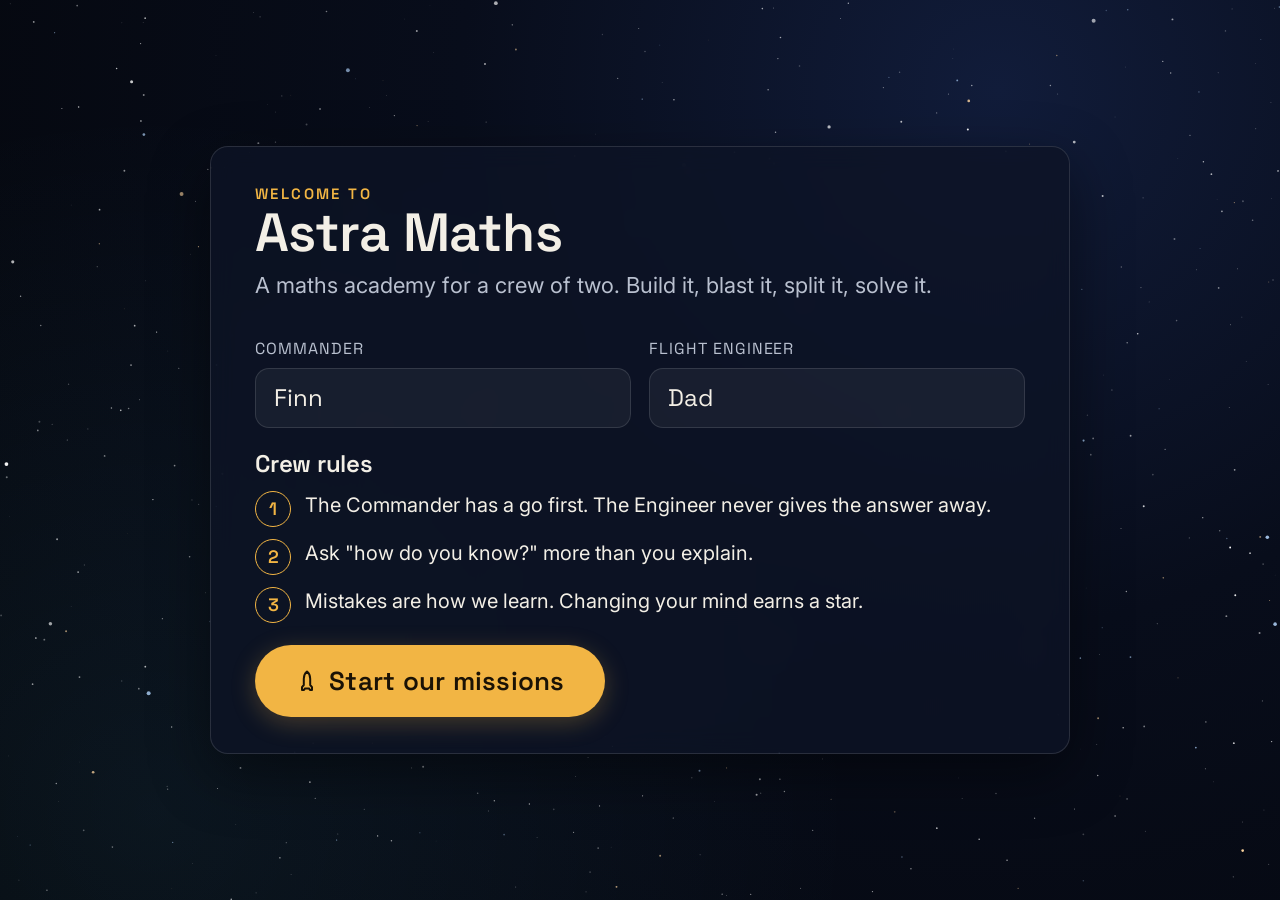
==== maths/index.html @ e391ca5d "Add Astra Maths in /maths/ and keep the space app's cache out of it Astra Maths (Year 1 and Year 2 m" ====
<!doctype html>
<html lang="en-GB">
<head>
<meta charset="utf-8">
<meta name="viewport" content="width=device-width, initial-scale=1, viewport-fit=cover">
<title>Astra Maths</title>
<meta name="description" content="A Year 1 and Year 2 maths academy for a crew of two: build it, blast it, split it, solve it.">
<meta name="theme-color" content="#05070d">
<meta name="color-scheme" content="dark">
<meta name="mobile-web-app-capable" content="yes">
<meta name="apple-mobile-web-app-capable" content="yes">
<meta name="apple-mobile-web-app-status-bar-style" content="black-translucent">
<meta name="apple-mobile-web-app-title" content="Astra Maths">
<link rel="manifest" href="manifest.webmanifest">
<link rel="icon" type="image/png" sizes="32x32" href="assets/icons/favicon-32.png">
<link rel="apple-touch-icon" href="assets/icons/apple-touch-icon-180.png">
<link rel="preconnect" href="https://fonts.googleapis.com">
<link rel="preconnect" href="https://fonts.gstatic.com" crossorigin>
<link rel="stylesheet" href="css/app.css">
<script type="importmap">
{ "imports": {
  "three": "https://cdn.jsdelivr.net/npm/three@0.170.0/build/three.module.js",
  "three/addons/": "https://cdn.jsdelivr.net/npm/three@0.170.0/examples/jsm/"
} }
</script>
</head>
<body>
<canvas id="stars" aria-hidden="true"></canvas>
<main id="app"></main>
<noscript><p style="padding:40px;color:#f3efe6;font-family:sans-serif">Astra Maths needs JavaScript switched on.</p></noscript>
<script type="module" src="js/app.js"></script>
</body>
</html>
---- maths/css/app.css ----
/* Astra Maths: design tokens and shared components (forked from Astra Finn) */
@import url('https://fonts.googleapis.com/css2?family=Inter:wght@400;500;600;700&family=Space+Grotesk:wght@400;500;600;700&display=swap');

:root {
  --bg: #05070d;
  --bg-2: #0b1020;
  --panel: rgba(14, 20, 38, 0.78);
  --panel-solid: #111a2e;
  --line: rgba(255, 255, 255, 0.12);
  --ink: #f3efe6;
  --ink-2: #b9c0cf;
  --ink-3: #7d869a;
  --gold: #f2b544;
  --gold-2: #ffd27a;
  --cyan: #5fd4ff;
  --red: #ff6b57;
  --green: #6fe3a5;
  --oxygen: #7cc4ff;
  --methane: #9be8b0;
  --steel: #c9ced6;
  --radius: 18px;
  --font-display: 'Space Grotesk', system-ui, sans-serif;
  --font-body: 'Inter', system-ui, sans-serif;
  --tap: 56px;
  --shadow: 0 20px 60px rgba(0, 0, 0, 0.45);
  --accent: var(--gold);
  color-scheme: dark;
}

*, *::before, *::after { box-sizing: border-box; }

html, body {
  margin: 0;
  height: 100%;
  background: var(--bg);
  color: var(--ink);
  font-family: var(--font-body);
  font-size: 20px;
  line-height: 1.45;
  -webkit-font-smoothing: antialiased;
  -webkit-tap-highlight-color: transparent;
  overscroll-behavior: none;
}

body { overflow: hidden; user-select: none; -webkit-user-select: none; }
input, textarea { user-select: text; -webkit-user-select: text; }

h1, h2, h3, .display { font-family: var(--font-display); font-weight: 600; letter-spacing: -0.01em; margin: 0; }
h1 { font-size: clamp(34px, 4.2vw, 56px); line-height: 1.05; }
h2 { font-size: clamp(28px, 3vw, 40px); line-height: 1.1; }
h3 { font-size: 24px; line-height: 1.2; }
p { margin: 0 0 0.6em; }
a { color: var(--cyan); }
.muted { color: var(--ink-2); }
.faint { color: var(--ink-3); }
.eyebrow { font-family: var(--font-display); text-transform: uppercase; letter-spacing: 0.16em; font-size: 15px; color: var(--accent); font-weight: 600; }

/* Buttons */
.btn {
  appearance: none; border: 0; cursor: pointer;
  display: inline-flex; align-items: center; justify-content: center; gap: 10px;
  min-height: var(--tap); padding: 0 26px; border-radius: 999px;
  font-family: var(--font-display); font-weight: 600; font-size: 21px; letter-spacing: 0.01em;
  background: var(--gold); color: #1a1205;
  box-shadow: 0 6px 24px rgba(242, 181, 68, 0.25);
  transition: transform 0.15s ease, background 0.2s ease, box-shadow 0.2s ease, opacity 0.2s;
  text-decoration: none; white-space: nowrap;
}
.btn:hover { background: var(--gold-2); }
.btn:active { transform: scale(0.96); }
.btn:disabled, .btn[aria-disabled="true"] { opacity: 0.4; cursor: default; transform: none; }
.btn.ghost { background: transparent; color: var(--ink); border: 1.5px solid var(--line); box-shadow: none; }
.btn.ghost:hover { border-color: var(--ink-3); background: rgba(255, 255, 255, 0.04); }
.btn.cyan { background: var(--cyan); color: #04202b; box-shadow: 0 6px 24px rgba(95, 212, 255, 0.25); }
.btn.green { background: var(--green); color: #052414; }
.btn.big { min-height: 72px; padding: 0 40px; font-size: 26px; }
.btn.round { width: var(--tap); padding: 0; }
.btn.small { min-height: 44px; font-size: 17px; padding: 0 18px; }
.btn svg { width: 24px; height: 24px; flex: none; }
.btn.glow { animation: glow 1.6s ease-in-out infinite; }
@keyframes glow {
  0%, 100% { box-shadow: 0 0 0 0 rgba(242, 181, 68, 0.55); }
  50% { box-shadow: 0 0 0 14px rgba(242, 181, 68, 0); }
}

.card {
  background: var(--panel);
  backdrop-filter: blur(12px); -webkit-backdrop-filter: blur(12px);
  border: 1px solid var(--line);
  border-radius: var(--radius);
  padding: 24px 28px;
  box-shadow: var(--shadow);
}

.chip {
  display: inline-flex; align-items: center; gap: 8px;
  min-height: 36px; padding: 0 14px; border-radius: 999px;
  border: 1px solid var(--line); background: rgba(255, 255, 255, 0.04);
  font-size: 16px; color: var(--ink-2);
}
.chip.gold { color: var(--gold); border-color: rgba(242, 181, 68, 0.4); }
.chip.cyan { color: var(--cyan); border-color: rgba(95, 212, 255, 0.4); }

.speak-btn {
  appearance: none; border: 1.5px solid var(--line); background: rgba(255, 255, 255, 0.05);
  color: var(--ink); width: 52px; height: 52px; border-radius: 50%; cursor: pointer;
  display: inline-flex; align-items: center; justify-content: center; flex: none;
  transition: background 0.2s, border-color 0.2s, transform 0.15s;
}
.speak-btn:active { transform: scale(0.94); }
.speak-btn.on { background: var(--gold); color: #1a1205; border-color: var(--gold); }
.speak-btn svg { width: 26px; height: 26px; }

/* Starfield */
#stars { position: fixed; inset: 0; width: 100%; height: 100%; z-index: 0; pointer-events: none; }
#app { position: relative; z-index: 1; height: 100%; }

/* ---------- App views ---------- */
.view { height: 100%; display: flex; flex-direction: column; animation: fadein 0.35s ease; }
@keyframes fadein { from { opacity: 0; transform: translateY(8px); } to { opacity: 1; transform: none; } }

.scroll { overflow-y: auto; -webkit-overflow-scrolling: touch; }

/* Home */
.home { padding: 28px clamp(16px, 4vw, 48px) 40px; gap: 28px; overflow-y: auto; }
.home-head { display: flex; align-items: center; justify-content: space-between; gap: 16px; flex-wrap: wrap; }
.wordmark { display: flex; align-items: center; gap: 14px; }
.wordmark .mark { width: 52px; height: 52px; }
.wordmark h1 { font-size: 30px; letter-spacing: 0.18em; font-weight: 700; }
.wordmark .sub { font-size: 15px; color: var(--ink-3); letter-spacing: 0.12em; text-transform: uppercase; }
.home-actions { display: flex; gap: 10px; flex-wrap: wrap; }

.hero {
  position: relative; border-radius: 24px; overflow: hidden; min-height: 300px;
  display: flex; align-items: flex-end; border: 1px solid var(--line); cursor: pointer;
  background: var(--bg-2);
}
.hero img { position: absolute; inset: 0; width: 100%; height: 100%; object-fit: cover; opacity: 0.85; transition: transform 6s ease; }
.hero:hover img { transform: scale(1.04); }
.hero::after { content: ''; position: absolute; inset: 0; background: linear-gradient(90deg, rgba(5,7,13,0.92) 0%, rgba(5,7,13,0.55) 45%, rgba(5,7,13,0) 75%); }
.hero-body { position: relative; z-index: 1; padding: 36px 40px; max-width: 640px; display: flex; flex-direction: column; gap: 14px; align-items: flex-start; }
.hero-body p { font-size: 22px; color: var(--ink-2); margin: 0; }

.tiles { display: grid; grid-template-columns: repeat(auto-fill, minmax(280px, 1fr)); gap: 18px; }
.tile {
  position: relative; border-radius: 20px; overflow: hidden; aspect-ratio: 4 / 3;
  border: 1px solid var(--line); background: var(--bg-2); cursor: pointer;
  display: flex; align-items: flex-end; transition: transform 0.2s ease, border-color 0.2s;
}
.tile:active { transform: scale(0.98); }
.tile:hover { border-color: rgba(255,255,255,0.3); }
.tile img { position: absolute; inset: 0; width: 100%; height: 100%; object-fit: cover; opacity: 0.8; }
.tile::after { content: ''; position: absolute; inset: 0; background: linear-gradient(0deg, rgba(5,7,13,0.95) 0%, rgba(5,7,13,0.35) 55%, rgba(5,7,13,0.1) 100%); }
.tile-body { position: relative; z-index: 1; padding: 18px 20px; width: 100%; }
.tile-body h3 { font-size: 26px; }
.tile-body p { margin: 4px 0 0; font-size: 17px; color: var(--ink-2); }
.tile .num { position: absolute; top: 14px; left: 16px; z-index: 1; font-family: var(--font-display); font-size: 15px; letter-spacing: 0.14em; color: var(--ink-2); }
.tile .earned { position: absolute; top: 10px; right: 10px; z-index: 1; width: 64px; height: 64px; filter: drop-shadow(0 4px 12px rgba(0,0,0,0.6)); }
.tile .mins { position: absolute; top: 12px; left: 50%; transform: translateX(-50%); z-index: 1; }

.section-title { display: flex; align-items: baseline; justify-content: space-between; gap: 12px; margin-bottom: 14px; }
.patch-wall { display: flex; gap: 16px; flex-wrap: wrap; align-items: center; min-height: 110px; }
.patch-wall .empty { color: var(--ink-3); font-size: 18px; }
.patch-wall svg { width: 104px; height: 104px; filter: drop-shadow(0 6px 16px rgba(0,0,0,0.5)); }
.stars-row { display: flex; align-items: center; gap: 10px; color: var(--gold); font-family: var(--font-display); font-size: 20px; }

/* Crew setup */
.setup { align-items: center; justify-content: center; padding: 24px 16px; overflow-y: auto; }
.setup .card { max-width: 860px; width: 100%; display: flex; flex-direction: column; gap: 22px; padding: 36px clamp(20px, 4vw, 44px); }
.crew-fields { display: grid; grid-template-columns: 1fr 1fr; gap: 18px; }
.field { display: flex; flex-direction: column; gap: 8px; }
.field label { font-size: 16px; color: var(--ink-2); letter-spacing: 0.06em; text-transform: uppercase; font-family: var(--font-display); }
.field input, .textin {
  min-height: 60px; padding: 0 18px; border-radius: 14px; border: 1.5px solid var(--line);
  background: rgba(255,255,255,0.05); color: var(--ink); font-size: 24px; font-family: var(--font-display);
  outline: none;
}
.field input:focus, .textin:focus { border-color: var(--gold); }
.rules { display: grid; gap: 12px; margin: 0; padding: 0; list-style: none; }
.rules li { display: flex; gap: 14px; align-items: flex-start; font-size: 20px; }
.rules .n { flex: none; width: 36px; height: 36px; border-radius: 50%; border: 1.5px solid var(--gold); color: var(--gold); display: grid; place-items: center; font-family: var(--font-display); font-weight: 600; font-size: 18px; }

/* Mission runner */
.runner { display: grid; grid-template-rows: auto minmax(0, 1fr) auto; grid-template-columns: minmax(0, 1fr); height: 100%; width: 100%; }
.topbar { display: flex; align-items: center; gap: 14px; padding: 10px clamp(12px, 2vw, 24px); border-bottom: 1px solid var(--line); background: rgba(5,7,13,0.6); backdrop-filter: blur(10px); -webkit-backdrop-filter: blur(10px); }
.topbar .title { font-family: var(--font-display); font-weight: 600; font-size: 22px; white-space: nowrap; overflow: hidden; text-overflow: ellipsis; min-width: 0; flex: 0 1 auto; }
.topbar > * { flex-shrink: 0; }
.topbar > .title, .topbar > .spacer { flex-shrink: 1; }
.bottombar .steplabel { min-width: 0; }
.topbar .spacer { flex: 1; }
.dots { display: flex; gap: 7px; align-items: center; flex-wrap: wrap; justify-content: center; }
.dots i { width: 11px; height: 11px; border-radius: 50%; background: rgba(255,255,255,0.18); transition: background 0.3s, transform 0.3s; }
.dots i.done { background: var(--accent); opacity: 0.55; }
.dots i.now { background: var(--accent); transform: scale(1.35); }
.bottombar { display: flex; align-items: center; justify-content: space-between; gap: 14px; padding: 12px clamp(12px, 2vw, 24px); border-top: 1px solid var(--line); background: rgba(5,7,13,0.6); backdrop-filter: blur(10px); -webkit-backdrop-filter: blur(10px); }
.bottombar .steplabel { color: var(--ink-3); font-size: 17px; font-family: var(--font-display); letter-spacing: 0.1em; text-transform: uppercase; text-align: center; flex: 1; }

.stage { position: relative; overflow: hidden; min-height: 0; }
.stage > .step { position: absolute; inset: 0; animation: fadein 0.35s ease; }
.step.pad { padding: clamp(14px, 2.4vw, 32px); overflow-y: auto; }
.play-host { position: absolute; inset: 0; overflow: hidden; }

/* Story */
.story { display: grid; grid-template-columns: 1.35fr 1fr; gap: clamp(16px, 2.4vw, 32px); height: 100%; align-items: stretch; }
.story.noimg { grid-template-columns: 1fr; max-width: 900px; margin: 0 auto; align-content: center; }
.photo { position: relative; border-radius: 22px; overflow: hidden; background: var(--bg-2); border: 1px solid var(--line); min-height: 240px; }
.photo img { position: absolute; inset: 0; width: 100%; height: 100%; object-fit: cover; }
.photo img.contain { object-fit: contain; background: #000; }
.photo .credit { position: absolute; right: 10px; bottom: 8px; font-size: 13px; color: rgba(255,255,255,0.75); background: rgba(0,0,0,0.45); padding: 3px 10px; border-radius: 999px; }
.story .text { display: flex; flex-direction: column; justify-content: center; gap: 18px; }
.story .text .card { display: flex; flex-direction: column; gap: 16px; }
.story .lead { font-size: clamp(22px, 2.1vw, 28px); line-height: 1.4; margin: 0; }
.wow { font-family: var(--font-display); font-weight: 600; font-size: clamp(26px, 2.6vw, 36px); color: var(--accent); line-height: 1.15; }
.dadline { font-size: 18px; color: var(--cyan); display: flex; gap: 10px; align-items: flex-start; }
.dadline b { font-family: var(--font-display); letter-spacing: 0.08em; text-transform: uppercase; font-size: 14px; padding-top: 3px; white-space: nowrap; }
.headrow { display: flex; align-items: center; justify-content: space-between; gap: 14px; }

/* Guess and Question */
.ask { display: flex; flex-direction: column; gap: clamp(14px, 2vw, 24px); height: 100%; max-width: 1200px; margin: 0 auto; }
.ask .prompt { font-size: clamp(28px, 3vw, 40px); font-family: var(--font-display); font-weight: 600; line-height: 1.15; }
.ask .scenario { font-size: clamp(21px, 2vw, 25px); color: var(--ink); }
.choices { display: grid; grid-template-columns: repeat(auto-fit, minmax(200px, 1fr)); gap: 16px; }
.choice {
  position: relative; appearance: none; cursor: pointer; text-align: left;
  border-radius: 20px; border: 2px solid var(--line); background: var(--panel); color: var(--ink);
  padding: 20px 22px; min-height: 120px; display: flex; flex-direction: column; justify-content: flex-end; gap: 6px; overflow: hidden;
  font-family: var(--font-display); font-size: 25px; font-weight: 600; transition: border-color 0.2s, transform 0.15s, background 0.2s;
}
.choice:active { transform: scale(0.98); }
.choice .detail { font-family: var(--font-body); font-weight: 400; font-size: 18px; color: var(--ink-2); }
.choice.has-img { min-height: 200px; padding-top: 140px; }
.choice .cimg { position: absolute; inset: 0 0 auto 0; height: 128px; width: 100%; object-fit: cover; opacity: 0.85; }
.choice .key { font-size: 16px; color: var(--ink-3); letter-spacing: 0.12em; }
.choice .badges { position: absolute; top: 10px; right: 10px; display: flex; gap: 6px; z-index: 2; }
.badge { min-height: 30px; padding: 0 12px; border-radius: 999px; font-size: 15px; font-family: var(--font-display); font-weight: 600; display: inline-flex; align-items: center; }
.badge.cmd { background: var(--gold); color: #1a1205; }
.badge.eng { background: var(--cyan); color: #04202b; }
.choice.pick-cmd { border-color: var(--gold); }
.choice.pick-eng { border-color: var(--cyan); }
.choice.pick-cmd.pick-eng { border-color: var(--gold); box-shadow: inset 0 0 0 3px var(--cyan); }
.choice.answer { border-color: var(--green); background: rgba(111, 227, 165, 0.12); }
.choice.dim { opacity: 0.45; }
.guess-choices .choice:not(.has-img) { justify-content: center; align-items: center; text-align: center; font-size: clamp(26px, 2.6vw, 34px); min-height: 130px; }
.guess-choices .choice.has-img { text-align: center; align-items: center; }
.turn { display: flex; align-items: center; gap: 12px; font-size: 21px; flex-wrap: wrap; }
.turn .who { font-family: var(--font-display); font-weight: 600; }
.turn .who.cmd { color: var(--gold); }
.turn .who.eng { color: var(--cyan); }
.reveal { display: grid; grid-template-columns: auto 1fr; gap: 22px; align-items: center; animation: fadein 0.4s ease; }
.reveal.noimg { grid-template-columns: 1fr; }
.reveal .rimg { width: clamp(160px, 22vw, 300px); aspect-ratio: 1; border-radius: 18px; object-fit: cover; border: 1px solid var(--line); }
.reveal .card { display: flex; flex-direction: column; gap: 12px; }
.reveal .big { font-family: var(--font-display); font-size: clamp(24px, 2.4vw, 32px); font-weight: 600; color: var(--green); }
.whybox { display: flex; gap: 12px; align-items: center; flex-wrap: wrap; }
.whybox .textin { flex: 1; min-width: 240px; font-size: 20px; font-family: var(--font-body); }
.mindrow { display: flex; gap: 12px; flex-wrap: wrap; }
.qlayout { display: grid; grid-template-columns: minmax(0, 0.75fr) minmax(0, 1.25fr); gap: 20px; align-items: stretch; }
.qlayout .photo { min-height: 0; height: clamp(150px, 26vh, 250px); }
.qlayout .card { justify-content: center; }
.ask .choices .choice { min-height: 104px; }

/* Video */
.video { display: grid; grid-template-columns: 1.6fr 1fr; gap: 24px; height: 100%; align-items: center; }
.vframe { position: relative; width: 100%; aspect-ratio: 16/9; border-radius: 20px; overflow: hidden; background: #000; border: 1px solid var(--line); }
.vframe img { position: absolute; inset: 0; width: 100%; height: 100%; object-fit: cover; opacity: 0.8; }
.vframe iframe { position: absolute; inset: 0; width: 100%; height: 100%; border: 0; }
.vframe .play { position: absolute; inset: 0; margin: auto; width: 110px; height: 110px; border-radius: 50%; border: 0; background: var(--gold); color: #1a1205; display: grid; place-items: center; cursor: pointer; box-shadow: 0 10px 40px rgba(0,0,0,0.5); }
.vframe .play svg { width: 48px; height: 48px; margin-left: 6px; }
.video .card { display: flex; flex-direction: column; gap: 14px; }

/* At home */
.athome { display: grid; grid-template-columns: 1fr 1.4fr; gap: 24px; max-width: 1200px; margin: 0 auto; align-items: start; }
.athome ul, .athome ol { margin: 0; padding-left: 0; list-style: none; display: grid; gap: 12px; }
.athome li { display: flex; gap: 14px; align-items: flex-start; font-size: 21px; }
.tick { flex: none; width: 34px; height: 34px; border-radius: 10px; border: 2px solid var(--line); display: grid; place-items: center; cursor: pointer; transition: background 0.2s, border-color 0.2s; }
.tick.on { background: var(--green); border-color: var(--green); color: #052414; }
.athome ol li .n { flex: none; width: 34px; height: 34px; border-radius: 50%; background: rgba(255,255,255,0.08); display: grid; place-items: center; font-family: var(--font-display); font-weight: 600; font-size: 18px; }

/* Finish */
.finish { display: grid; grid-template-columns: auto 1fr; gap: clamp(20px, 4vw, 56px); align-items: center; max-width: 1150px; margin: 0 auto; min-height: 100%; }
.finish .patchbig { width: clamp(220px, 28vw, 340px); height: auto; animation: patchin 0.9s cubic-bezier(.2,1.4,.4,1) both; filter: drop-shadow(0 16px 40px rgba(0,0,0,0.6)); }
@keyframes patchin { from { transform: scale(0.3) rotate(-25deg); opacity: 0; } to { transform: none; opacity: 1; } }
.debrief { display: grid; gap: 12px; }
.debrief .q { display: flex; align-items: center; gap: 14px; font-size: 22px; }

/* Modal */
.modal-back { position: fixed; inset: 0; z-index: 50; background: rgba(2,3,8,0.7); display: flex; align-items: center; justify-content: center; padding: 16px; animation: fadein 0.25s ease; }
.modal { width: min(880px, 100%); max-height: 90vh; overflow-y: auto; display: flex; flex-direction: column; gap: 16px; }
.modal .headrow h2 { font-size: 30px; }
.loglist { display: grid; gap: 10px; }
.logitem { display: grid; grid-template-columns: auto 1fr; gap: 14px; padding: 12px 0; border-bottom: 1px solid var(--line); font-size: 19px; }
.logitem .when { color: var(--ink-3); font-size: 15px; white-space: nowrap; padding-top: 3px; }
.logitem .what b { color: var(--gold); font-weight: 600; }
.notes h3 { color: var(--gold); margin-top: 8px; }
.notes ul { margin: 6px 0 12px; padding-left: 22px; }
.notes li { margin: 4px 0; font-size: 19px; }

/* Toast */
.toast { position: fixed; left: 50%; bottom: 110px; transform: translateX(-50%); z-index: 60; background: var(--panel-solid); border: 1px solid var(--gold); color: var(--ink); padding: 14px 24px; border-radius: 999px; font-family: var(--font-display); font-size: 20px; box-shadow: var(--shadow); animation: toast 2.6s ease forwards; pointer-events: none; }
@keyframes toast { 0% { opacity: 0; transform: translate(-50%, 20px); } 12%, 80% { opacity: 1; transform: translate(-50%, 0); } 100% { opacity: 0; transform: translate(-50%, -10px); } }

/* Responsive: portrait and small screens */
@media (max-width: 900px), (orientation: portrait) {
  .story, .video, .athome, .qlayout { grid-template-columns: 1fr; }
  .story .photo { min-height: 38vh; }
  .stage > .step.story-step { overflow-y: auto; }
  .finish { grid-template-columns: 1fr; justify-items: center; text-align: center; }
  .reveal { grid-template-columns: 1fr; }
  .crew-fields { grid-template-columns: 1fr; }
  .hero-body { padding: 24px; }
}
@media (max-width: 600px) {
  html, body { font-size: 18px; }
  .topbar, .bottombar { gap: 8px; padding-left: 10px; padding-right: 10px; }
  .topbar .title { font-size: 18px; }
  .topbar .btn.round { width: 44px; min-height: 44px; }
  .topbar .tb-tools { gap: 4px !important; }
  .bottombar .btn { padding: 0 16px; font-size: 18px; }
  .bottombar .steplabel { font-size: 14px; }
  .dots { display: none; }
  .btn.big { min-height: 60px; font-size: 22px; padding: 0 26px; }
}

@media (prefers-reduced-motion: reduce) {
  *, *::before, *::after { animation-duration: 0.01ms !important; transition-duration: 0.01ms !important; }
}

/* =====================================================================
   Astra Maths additions
   ===================================================================== */
:root {
  --console: #0f1830;
  --console-line: rgba(124, 196, 255, 0.18);
  --ones: #5fd4ff;
  --tens: #f2b544;
  --hundreds: #e879f9;
}

/* Lesson layout: tutor left, console right (the Synthesis two-panel screen) */
.lesson { position: absolute; inset: 0; display: grid; grid-template-columns: minmax(300px, 31%) minmax(0, 1fr); }
.tutor {
  position: relative; display: flex; flex-direction: column; gap: 16px; min-height: 0;
  padding: clamp(16px, 2vw, 28px); background: rgba(3, 5, 12, 0.78); border-right: 1px solid var(--line); overflow-y: auto;
}
.tutor .who { display: flex; align-items: center; gap: 12px; }
.tutor .orb { width: 40px; height: 40px; border-radius: 50%; flex: none; background: radial-gradient(circle at 35% 35%, #c4f0ff, #5fd4ff 40%, #1d4f7a 75%); box-shadow: 0 0 22px rgba(95, 212, 255, 0.55); animation: orb 3s ease-in-out infinite; }
.tutor .orb.talk { animation: orbtalk 0.5s ease-in-out infinite alternate; }
@keyframes orb { 0%, 100% { box-shadow: 0 0 16px rgba(95, 212, 255, 0.45); } 50% { box-shadow: 0 0 28px rgba(95, 212, 255, 0.8); } }
@keyframes orbtalk { from { transform: scale(0.94); } to { transform: scale(1.06); } }
.tutor .name { font-family: var(--font-display); font-weight: 600; letter-spacing: 0.16em; font-size: 15px; color: var(--cyan); text-transform: uppercase; flex: 1; }
.tutor .lines { display: flex; flex-direction: column; gap: 14px; }
.tutor .lines p { margin: 0; font-size: clamp(22px, 2.1vw, 27px); line-height: 1.3; font-weight: 500; animation: linein 0.35s ease both; }
.tutor .lines p.then { color: var(--gold); }
.tutor .lines p.soft { color: var(--ink-2); font-size: clamp(19px, 1.7vw, 22px); }
.tutor .lines p.good { color: var(--green); font-family: var(--font-display); font-weight: 600; }
.tutor .lines p.notyet { color: #ffc98a; font-family: var(--font-display); font-weight: 600; }
.tutor .lines p.q { font-family: var(--font-display); font-weight: 600; font-size: clamp(25px, 2.4vw, 31px); }
@keyframes linein { from { opacity: 0; transform: translateY(6px); } to { opacity: 1; transform: none; } }
.tutor .actions { display: flex; flex-direction: column; gap: 10px; margin-top: auto; }
.tutor .actions .btn { width: 100%; }
.pips { display: flex; gap: 6px; flex-wrap: wrap; }
.pips i { width: 22px; height: 10px; border-radius: 5px; background: rgba(255, 255, 255, 0.14); transition: background 0.3s; }
.pips i.now { background: rgba(255, 255, 255, 0.45); }
.pips i.ok { background: var(--gold); }
.pips i.help { background: var(--cyan); }

.console { position: relative; display: grid; grid-template-rows: auto minmax(0, 1fr) auto; grid-template-columns: minmax(0, 1fr); min-height: 0; min-width: 0; padding: clamp(10px, 1.6vw, 22px); gap: 12px;
  background: linear-gradient(180deg, rgba(18, 27, 51, 0.92), rgba(10, 16, 32, 0.92)); }
.console > .cap { grid-row: 1; } .console > .wbox { grid-row: 2; } .console > .inrow { grid-row: 3; }
.console.with-pad { grid-template-columns: minmax(0, 1fr) auto; }
.console.with-pad > .cap, .console.with-pad > .wbox, .console.with-pad > .inrow { grid-column: 1; }
.console.with-pad > .padcol { grid-column: 2; grid-row: 1 / 4; align-self: center; }
.console .cap { min-height: 0; text-align: center; font-family: var(--font-display); font-weight: 600; font-size: clamp(38px, 4.6vw, 62px); line-height: 1.1; transition: color 0.3s, text-shadow 0.3s; }
.console .cap:empty { display: none; }
.console .cap.glow { color: var(--gold); text-shadow: 0 0 24px rgba(242, 181, 68, 0.6); }
.console .wbox { position: relative; min-height: 0; min-width: 0; border-radius: 18px; border: 1px solid var(--console-line); background: rgba(5, 9, 20, 0.45); overflow: hidden; }
.console .wbox.none { display: grid; place-items: center; background: transparent; border: 0; }
.console .wbox.flash { animation: wflash 0.9s ease; }
@keyframes wflash { 0% { box-shadow: inset 0 0 0 0 rgba(242, 181, 68, 0); } 30% { box-shadow: inset 0 0 0 6px rgba(242, 181, 68, 0.75); } 100% { box-shadow: inset 0 0 0 0 rgba(242, 181, 68, 0); } }
.console .wbox > .widget { position: absolute; inset: 0; }
.console .inrow { display: flex; gap: 14px; justify-content: center; flex-wrap: wrap; align-items: center; }
.console .inrow:empty { display: none; }
.bigcap { font-family: var(--font-display); font-weight: 700; font-size: clamp(64px, 9vw, 120px); line-height: 1.05; text-align: center; padding: 0 20px; }
.bigcap.mid { font-size: clamp(44px, 6vw, 80px); }
.bigart { width: min(60%, 340px); height: auto; }

/* Number pad */
.numpad { display: grid; grid-template-columns: repeat(3, 76px); gap: 10px; padding: 14px; border-radius: 22px; background: #2346a8; box-shadow: 0 10px 30px rgba(0, 0, 0, 0.4); }
.numpad .disp { grid-column: 1 / 4; min-height: 74px; border-radius: 14px; background: #f3efe6; color: #0b1020; display: flex; align-items: center; justify-content: center; gap: 4px; font-family: var(--font-display); font-weight: 700; font-size: 46px; padding: 0 8px; }
.numpad .disp .unit { font-size: 26px; color: #4a5470; }
.numpad .disp .cursor { width: 3px; height: 40px; background: #2346a8; animation: blink 1s steps(1) infinite; }
@keyframes blink { 50% { opacity: 0; } }
.numpad button { appearance: none; border: 0; width: 76px; height: 64px; border-radius: 50%; background: #f3efe6; color: #0b1020; font-family: var(--font-display); font-weight: 700; font-size: 30px; cursor: pointer; box-shadow: 0 4px 0 rgba(0, 0, 0, 0.25); display: grid; place-items: center; transition: transform 0.1s; }
.numpad button:active { transform: translateY(2px) scale(0.96); box-shadow: 0 2px 0 rgba(0, 0, 0, 0.25); }
.numpad button.del { background: #ff9f85; color: #2b0d05; }
.numpad button.ok { background: #6fe3a5; color: #052414; }
.numpad button svg { width: 30px; height: 30px; }
.numpad.locked { opacity: 0.6; pointer-events: none; }

/* Choice tiles in the console */
.opt { appearance: none; cursor: pointer; min-width: 120px; min-height: 92px; padding: 10px 26px; border-radius: 20px; border: 2px solid var(--line); background: rgba(255, 255, 255, 0.06); color: var(--ink);
  font-family: var(--font-display); font-weight: 700; font-size: clamp(28px, 3vw, 42px); display: inline-flex; flex-direction: column; align-items: center; justify-content: center; gap: 6px; transition: transform 0.12s, border-color 0.2s, background 0.2s, opacity 0.2s; position: relative; }
.opt:active { transform: scale(0.96); }
.opt.long { font-size: clamp(22px, 2.2vw, 28px); }
.opt.pick { border-color: var(--gold); background: rgba(242, 181, 68, 0.14); }
.opt.right { border-color: var(--green); background: rgba(111, 227, 165, 0.16); }
.opt.tried { opacity: 0.4; }
.opt .mini { width: 210px; height: 132px; position: relative; pointer-events: none; }
.inrow.compact { flex-wrap: nowrap; gap: 10px; }
.inrow.compact .opt { padding: 8px 10px; min-width: 0; flex: 1 1 0; font-size: 24px; }
.inrow.compact .opt .mini { width: 100%; max-width: 170px; height: 104px; }
.opt .badges { position: absolute; top: -14px; right: -8px; display: flex; gap: 4px; }
.opt[data-n]::after { content: attr(data-n); position: absolute; top: -14px; left: -10px; width: 36px; height: 36px; border-radius: 50%; background: var(--gold); color: #1a1205; font-size: 20px; display: grid; place-items: center; }

/* Engineer's Error */
.errlines { display: flex; flex-direction: column; gap: 12px; width: min(640px, 92%); margin: auto; }
.errline { appearance: none; cursor: pointer; text-align: left; padding: 14px 24px; border-radius: 16px; border: 2px solid var(--line); background: rgba(255, 255, 255, 0.05); color: var(--ink); font-family: var(--font-display); font-weight: 600; font-size: clamp(28px, 3vw, 40px); }
.errline.first { cursor: default; color: var(--ink-2); border-style: dashed; }
.errline.found { border-color: var(--gold); background: rgba(242, 181, 68, 0.14); }
.errline.nope { opacity: 0.5; }

/* Mission Control */
.mc { padding: 24px clamp(16px, 3.4vw, 44px) 40px; gap: 26px; overflow-y: auto; }
.mc .row2 { display: grid; grid-template-columns: 1.6fr 1fr; gap: 20px; }
.nextcard { position: relative; overflow: hidden; border-radius: 24px; border: 1px solid var(--line); min-height: 250px; display: flex; align-items: flex-end; background: var(--bg-2); cursor: pointer; }
.nextcard img { position: absolute; inset: 0; width: 100%; height: 100%; object-fit: cover; opacity: 0.6; }
.nextcard::after { content: ''; position: absolute; inset: 0; background: linear-gradient(90deg, rgba(5,7,13,0.95) 0%, rgba(5,7,13,0.6) 50%, rgba(5,7,13,0.15) 100%); }
.nextcard .body { position: relative; z-index: 1; padding: 28px 32px; display: flex; flex-direction: column; gap: 12px; align-items: flex-start; max-width: 680px; }
.nextcard .body p { margin: 0; font-size: 21px; color: var(--ink-2); }
.quickcard { display: flex; flex-direction: column; gap: 14px; justify-content: space-between; }
.quickcard .btns { display: grid; grid-template-columns: 1fr 1fr; gap: 10px; }
.quickcard .btns .btn { width: 100%; padding: 0 12px; font-size: 19px; }
.sectors { display: grid; grid-template-columns: repeat(auto-fill, minmax(270px, 1fr)); gap: 16px; }
.sector { position: relative; border-radius: 20px; overflow: hidden; aspect-ratio: 16 / 10; border: 1px solid var(--line); background: var(--bg-2); cursor: pointer; display: flex; align-items: flex-end; transition: transform 0.2s, border-color 0.2s; }
.sector:active { transform: scale(0.98); }
.sector img { position: absolute; inset: 0; width: 100%; height: 100%; object-fit: cover; opacity: 0.5; }
.sector::after { content: ''; position: absolute; inset: 0; background: linear-gradient(0deg, rgba(5,7,13,0.96) 0%, rgba(5,7,13,0.4) 60%, rgba(5,7,13,0.1) 100%); }
.sector .sbody { position: relative; z-index: 1; padding: 16px 18px; width: 100%; display: flex; flex-direction: column; gap: 6px; }
.sector .sbody h3 { font-size: 25px; }
.sector .sbody p { margin: 0; font-size: 16px; color: var(--ink-2); }
.sector .yr { position: absolute; top: 12px; left: 14px; z-index: 1; }
.sector .ring { position: absolute; top: 10px; right: 10px; z-index: 1; width: 62px; height: 62px; }
.bar-prog { height: 8px; border-radius: 4px; background: rgba(255,255,255,0.12); overflow: hidden; }
.bar-prog i { display: block; height: 100%; background: var(--accent); border-radius: 4px; }

/* Sector path */
.sectorview { padding: 22px clamp(16px, 3.4vw, 44px) 40px; gap: 22px; overflow-y: auto; }
.path { display: grid; grid-template-columns: repeat(auto-fill, minmax(230px, 1fr)); gap: 16px; }
.node { position: relative; border-radius: 20px; border: 2px solid var(--line); background: var(--panel); padding: 16px 18px 18px; cursor: pointer; display: flex; flex-direction: column; gap: 8px; min-height: 176px; transition: transform 0.15s, border-color 0.2s; }
.node:active { transform: scale(0.98); }
.node .n { font-family: var(--font-display); font-size: 15px; letter-spacing: 0.14em; color: var(--ink-3); }
.node h3 { font-size: 23px; padding-right: 54px; }
.node p { margin: 0; font-size: 16px; color: var(--ink-2); }
.node .tiers { display: flex; gap: 4px; color: rgba(255,255,255,0.18); margin-top: auto; }
.node .tiers svg { width: 26px; height: 26px; }
.node .tiers .on { color: var(--gold); }
.node.next { border-color: var(--accent); box-shadow: 0 0 0 4px rgba(242, 181, 68, 0.15); }
.node.next .n { color: var(--accent); }
.node.ahead { opacity: 0.6; }
.node .np { position: absolute; top: 10px; right: 10px; width: 56px; height: 56px; }
.tierpick { display: flex; gap: 12px; flex-wrap: wrap; }
.tierpick .btn { flex: 1; min-width: 200px; flex-direction: column; gap: 2px; min-height: 96px; border-radius: 22px; white-space: normal; }
.tierpick .btn small { font-family: var(--font-body); font-weight: 500; font-size: 15px; opacity: 0.85; }

/* Fact Map */
.factmap { padding: 22px clamp(16px, 3vw, 40px) 40px; gap: 20px; overflow-y: auto; }
.fm-grid { display: inline-grid; gap: 4px; }
.fm-grid .c { width: 40px; height: 40px; border-radius: 10px; display: grid; place-items: center; font-family: var(--font-display); font-size: 15px; font-weight: 600; color: rgba(255,255,255,0.7); background: rgba(255,255,255,0.06); border: 1px solid rgba(255,255,255,0.06); }
.fm-grid .h { background: transparent; border: 0; color: var(--ink-3); }
.fm-grid .b0, .fm-grid .b1 { background: rgba(255, 179, 107, 0.35); border-color: rgba(255, 179, 107, 0.6); color: #fff; }
.fm-grid .b2 { background: rgba(111, 227, 165, 0.32); border-color: rgba(111, 227, 165, 0.5); color: #fff; }
.fm-grid .b3, .fm-grid .b4 { background: rgba(111, 227, 165, 0.75); border-color: #6fe3a5; color: #052414; }
.fm-legend { display: flex; gap: 18px; flex-wrap: wrap; font-size: 17px; color: var(--ink-2); align-items: center; }
.fm-legend i { display: inline-block; width: 22px; height: 22px; border-radius: 6px; vertical-align: middle; margin-right: 6px; }
.fm-fams { display: grid; grid-template-columns: repeat(auto-fill, minmax(440px, 1fr)); gap: 18px; }

/* Arcade, Playground and full-screen hosts */
.gamelist { display: grid; grid-template-columns: repeat(auto-fill, minmax(260px, 1fr)); gap: 16px; }
.game { border-radius: 20px; border: 1px solid var(--line); background: var(--panel); padding: 20px; display: flex; flex-direction: column; gap: 10px; cursor: pointer; min-height: 170px; }
.game .gi { width: 64px; height: 64px; }
.game.locked { opacity: 0.45; cursor: default; }
.game h3 { font-size: 24px; }
.game p { margin: 0; color: var(--ink-2); font-size: 17px; }
.fullhost { position: absolute; inset: 0; overflow: hidden; }

@media (max-width: 900px), (orientation: portrait) {
  .lesson { grid-template-columns: 1fr; grid-template-rows: auto minmax(0, 1fr); }
  .tutor { border-right: 0; border-bottom: 1px solid var(--line); max-height: 36vh; }
  .mc .row2 { grid-template-columns: 1fr; }
  .numpad { grid-template-columns: repeat(3, 62px); }
  .numpad button { width: 62px; height: 54px; }
}
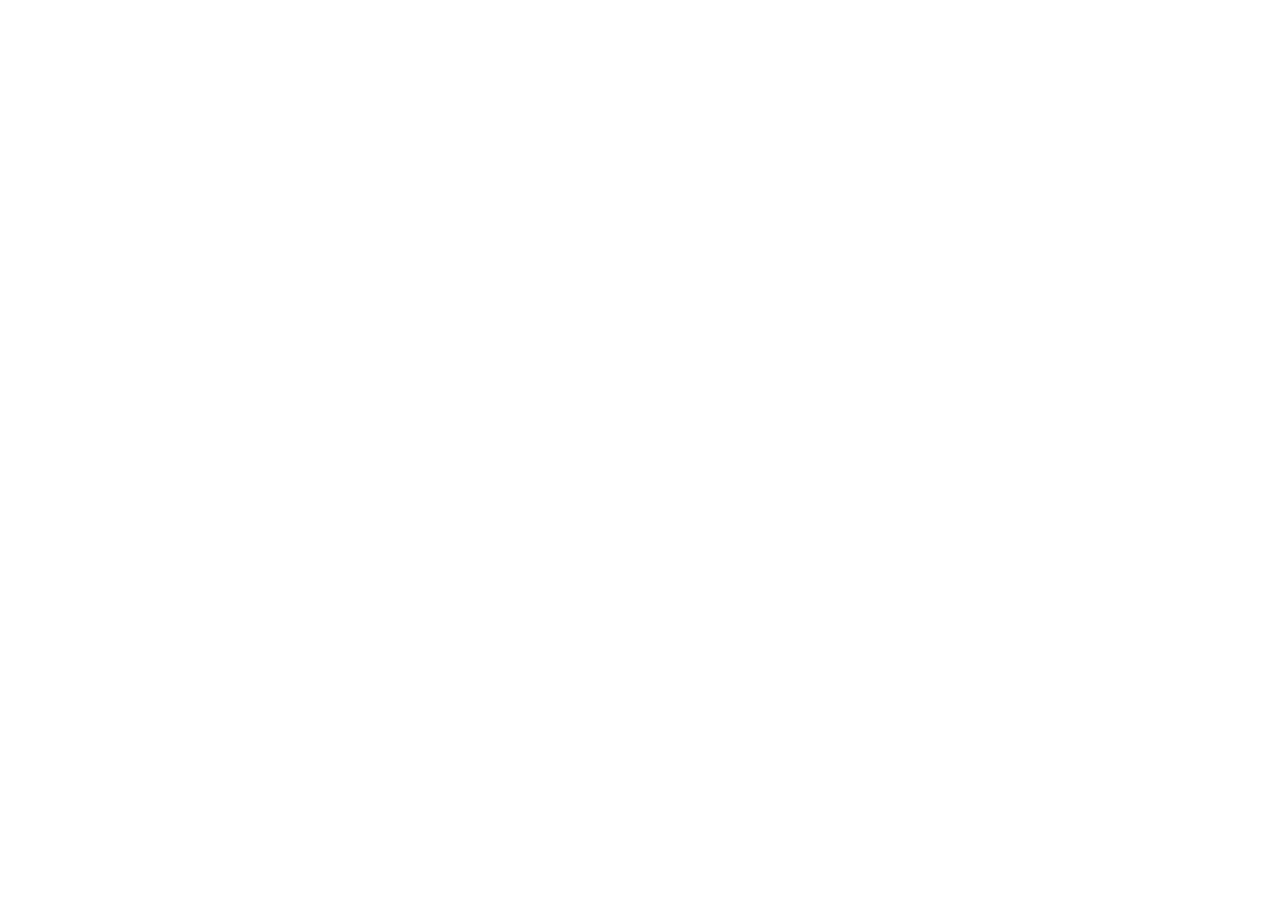
==== commit 3833a3ab: "Astra Bleeps and Astra Maths move to their own addresses /bleeps/ and /maths/ now redirect to philha" ====
--- a/maths/index.html
+++ b/maths/index.html
@@ -1,33 +1,8 @@
 <!doctype html>
-<html lang="en-GB">
-<head>
-<meta charset="utf-8">
-<meta name="viewport" content="width=device-width, initial-scale=1, viewport-fit=cover">
-<title>Astra Maths</title>
-<meta name="description" content="A Year 1 and Year 2 maths academy for a crew of two: build it, blast it, split it, solve it.">
-<meta name="theme-color" content="#05070d">
-<meta name="color-scheme" content="dark">
-<meta name="mobile-web-app-capable" content="yes">
-<meta name="apple-mobile-web-app-capable" content="yes">
-<meta name="apple-mobile-web-app-status-bar-style" content="black-translucent">
-<meta name="apple-mobile-web-app-title" content="Astra Maths">
-<link rel="manifest" href="manifest.webmanifest">
-<link rel="icon" type="image/png" sizes="32x32" href="assets/icons/favicon-32.png">
-<link rel="apple-touch-icon" href="assets/icons/apple-touch-icon-180.png">
-<link rel="preconnect" href="https://fonts.googleapis.com">
-<link rel="preconnect" href="https://fonts.gstatic.com" crossorigin>
-<link rel="stylesheet" href="css/app.css">
-<script type="importmap">
-{ "imports": {
-  "three": "https://cdn.jsdelivr.net/npm/three@0.170.0/build/three.module.js",
-  "three/addons/": "https://cdn.jsdelivr.net/npm/three@0.170.0/examples/jsm/"
-} }
-</script>
-</head>
-<body>
-<canvas id="stars" aria-hidden="true"></canvas>
-<main id="app"></main>
-<noscript><p style="padding:40px;color:#f3efe6;font-family:sans-serif">Astra Maths needs JavaScript switched on.</p></noscript>
-<script type="module" src="js/app.js"></script>
-</body>
-</html>
+<html lang="en-GB"><head><meta charset="utf-8"><meta name="viewport" content="width=device-width, initial-scale=1">
+<title>Astra Maths has moved</title>
+<meta http-equiv="refresh" content="0; url=https://philhandley.github.io/astra-maths/">
+<link rel="canonical" href="https://philhandley.github.io/astra-maths/">
+<script>location.replace('https://philhandley.github.io/astra-maths/');</script>
+<style>body{font-family:system-ui,sans-serif;background:#ece6da;color:#1b1b24;display:flex;min-height:100vh;align-items:center;justify-content:center;margin:0}a{color:#b0246a;font-size:24px}</style>
+</head><body><p><a href="https://philhandley.github.io/astra-maths/">Astra Maths has moved. Tap here.</a></p></body></html>
